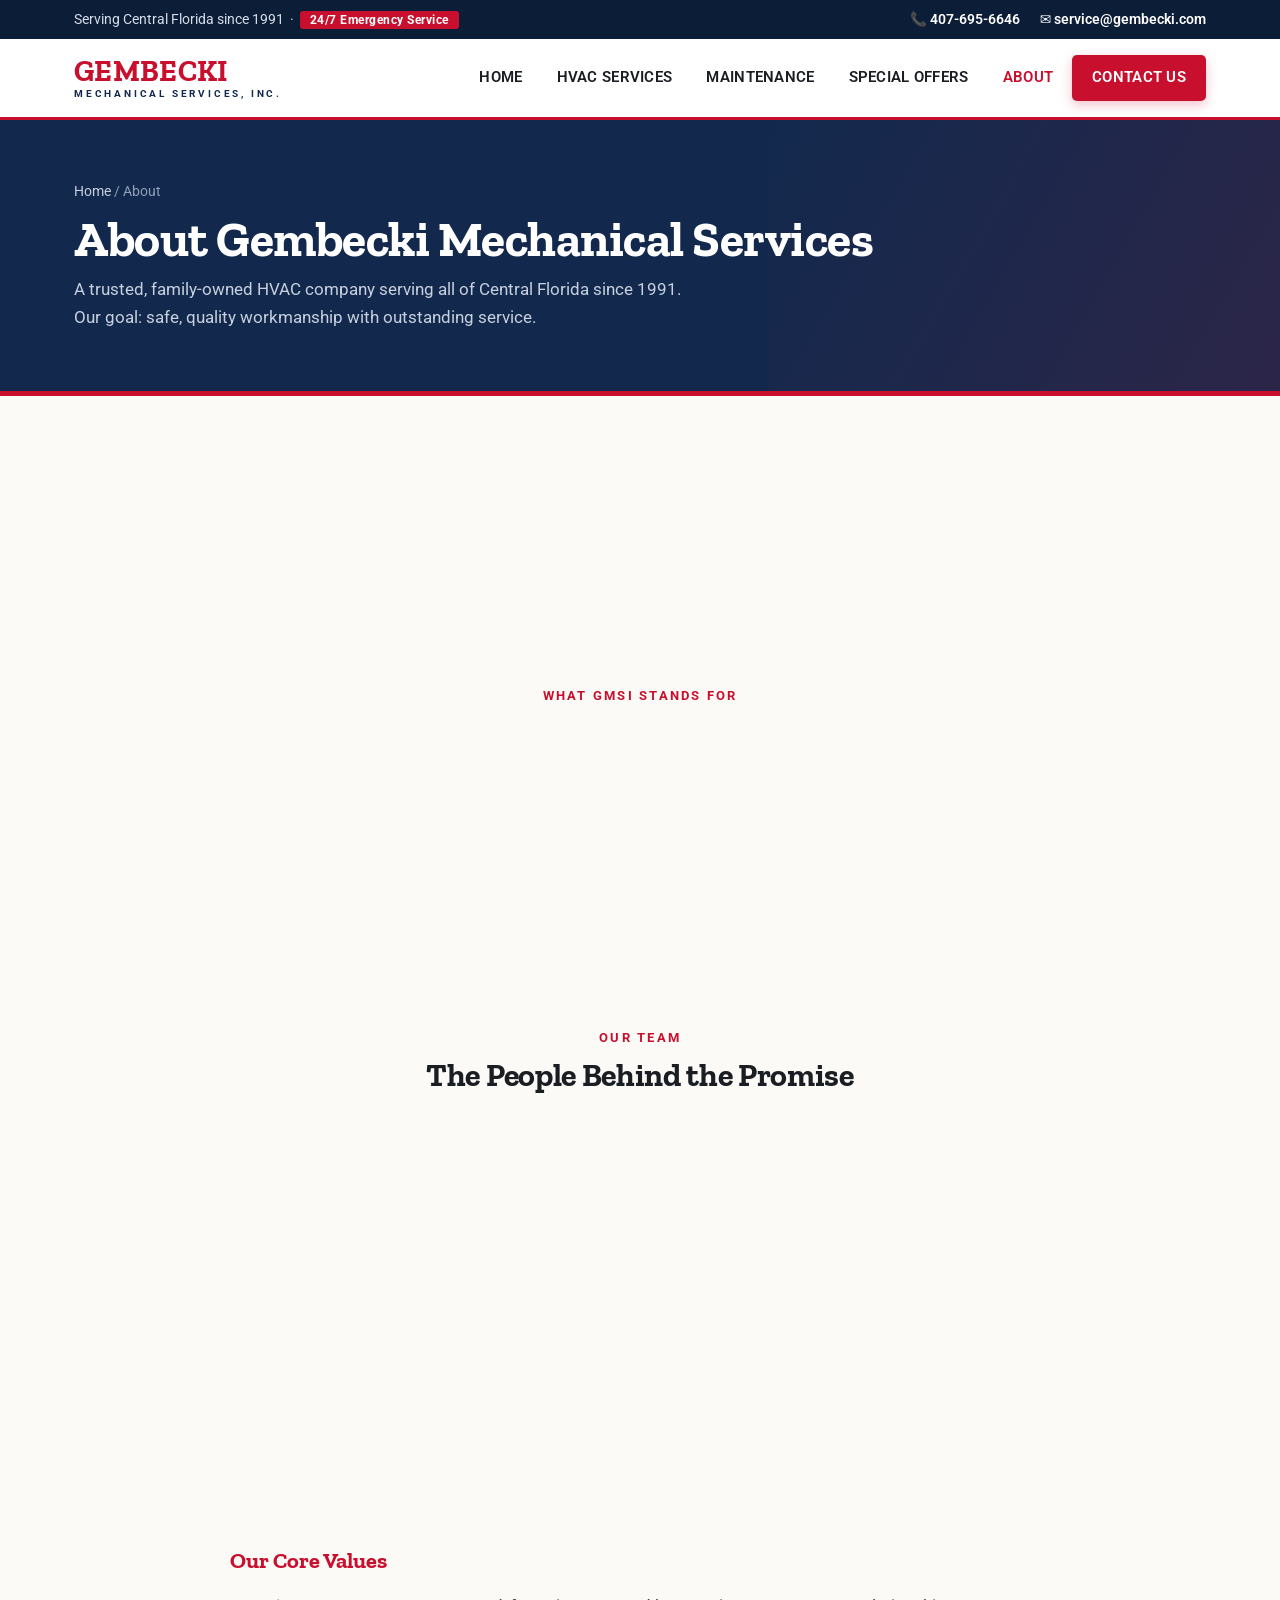
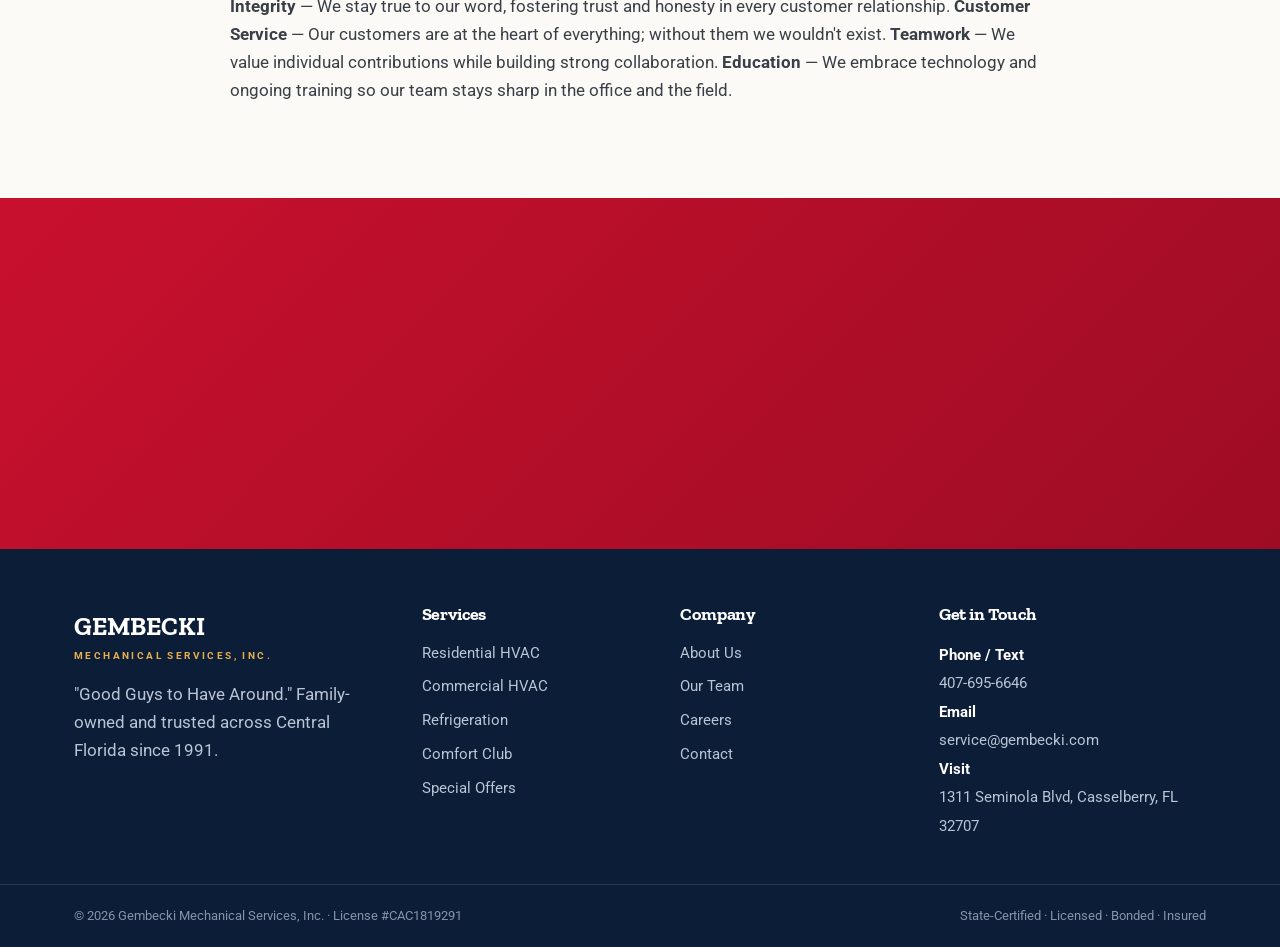
==== about.html @ 2d6ee92a "Add files via upload" ====
<!DOCTYPE html><html lang="en"><head>
<meta charset="UTF-8"><meta name="viewport" content="width=device-width,initial-scale=1.0">
<title>About Us — Family-Owned Since 1991 | Gembecki Mechanical Services</title><meta name="description" content="Gembecki Mechanical Services is a family-owned HVAC company serving Central Florida since 1991. Meet our team and the values behind &quot;Good Guys to Have Around.&quot;">
<meta property="og:title" content="About Us — Family-Owned Since 1991 | Gembecki Mechanical Services"><meta property="og:description" content="Gembecki Mechanical Services is a family-owned HVAC company serving Central Florida since 1991. Meet our team and the values behind &quot;Good Guys to Have Around.&quot;">
<link rel="icon" type="image/png" href="assets/favicon.png">
<link rel="preconnect" href="https://fonts.googleapis.com"><link rel="preconnect" href="https://fonts.gstatic.com" crossorigin><link href="https://fonts.googleapis.com/css2?family=Zilla+Slab:wght@400;500;600;700&family=Roboto:wght@400;500;700;900&display=swap" rel="stylesheet"><link rel="stylesheet" href="styles.css"><script>document.documentElement.classList.add('js')</script></head><body>
<div class="util"><div class="wrap">
  <span>Serving Central Florida since 1991 &nbsp;·&nbsp; <span class="badge">24/7 Emergency Service</span></span>
  <div class="u-right"><a href="tel:4076956646"><span aria-hidden="true">📞</span> 407-695-6646</a><a href="mailto:service@gembecki.com"><span aria-hidden="true">✉</span> service@gembecki.com</a></div>
</div></div>
<header><nav class="nav">
  <a class="logo" href="index.html"><span class="name">GEMBECKI</span><span class="sub">Mechanical Services, Inc.</span></a>
  <div class="nav-links" id="menu">
    <a href="index.html">Home</a>
    <a href="hvac.html">HVAC Services</a>
    <a href="maintenance.html">Maintenance</a>
    <a href="offers.html">Special Offers</a>
    <a href="about.html" class="active">About</a>
    <a class="nav-cta" href="contact.html">Contact Us</a>
  </div>
  <button class="burger" id="burger" aria-label="Menu" aria-expanded="false" aria-controls="menu"><span></span><span></span><span></span></button>
</nav></header>
<main><div class="phero"><div class="wrap">
  <div class="crumb"><a href="index.html">Home</a> / About</div>
  <h1>About Gembecki Mechanical Services</h1><p>A trusted, family-owned HVAC company serving all of Central Florida since 1991. Our goal: safe, quality workmanship with outstanding service.</p>
</div></div>
<section><div class="wrap">
  <div class="lead-block rv">
    <p>As a trusted HVAC company, <strong>Gembecki Mechanical Services, Inc.</strong> is family-owned and operated, serving all of Central Florida since 1991. Our goal is to provide safe, quality workmanship with outstanding service. We are the Good Guys to Have Around.</p>
    <p>We understand emergencies happen after hours, so our technicians are dispatched for quick response and our phones are answered 24/7 to keep you comfortable in your home or office.</p>
  </div>

  <div class="center" style="margin:50px 0 24px"><span class="eyebrow">What GMSI Stands For</span></div>
  <div class="values">
    <div class="value rv"><h4>Guaranteed Workmanship</h4><p>Quality work at honest prices. We stand behind everything we do.</p></div>
    <div class="value rv"><h4>Mechanics You Can Trust</h4><p>Trained to respond professionally and courteously, every visit.</p></div>
    <div class="value rv"><h4>Service Available 24/7</h4><p>Because comfort and safety don't keep business hours.</p></div>
    <div class="value rv"><h4>Individualized Contracts</h4><p>Service agreements built to meet your specific needs.</p></div>
  </div>

  <div class="center" style="margin:56px 0 24px"><span class="eyebrow">Our Team</span><h2 style="font-size:2rem;margin-top:8px">The People Behind the Promise</h2></div>
  <div class="team">
    <div class="member rv"><img class="ph" src="assets/team-barbara.jpg" alt="Barbara Gembecki"><h4>Barbara Gembecki</h4><div class="role">President</div></div>
    <div class="member rv"><img class="ph" src="assets/team-rick.jpg" alt="Rick Smith"><h4>Rick Smith</h4><div class="role">Vice President, Operations</div></div>
    <div class="member rv"><img class="ph" src="assets/team-marsha.jpg" alt="Marsha Horal"><h4>Marsha Horal</h4><div class="role">Office Manager</div></div>
    <div class="member rv"><img class="ph" src="assets/team-nick.jpg" alt="Nick Martin"><h4>Nick Martin</h4><div class="role">Business Development / Maintenance Coordinator</div></div>
  </div>

  <div class="lead-block" style="margin-top:56px">
    <div class="subhead">Our Core Values</div>
    <p><strong>Integrity</strong> — We stay true to our word, fostering trust and honesty in every customer relationship. <strong>Customer Service</strong> — Our customers are at the heart of everything; without them we wouldn't exist. <strong>Teamwork</strong> — We value individual contributions while building strong collaboration. <strong>Education</strong> — We embrace technology and ongoing training so our team stays sharp in the office and the field.</p>
  </div>
</div></section>

<section class="cta-band"><div class="wrap rv">
  <h2>Experience the Difference</h2>
  <p>Join the Central Florida families and businesses who've trusted us for 35 years.</p>
  <a class="btn btn-white" href="tel:4076956646">Call 407-695-6646</a>
  <a class="btn btn-navy" href="contact.html">Get in Touch</a>
</div></section>

</main>
<footer>
  <div class="wrap"><div class="f-grid">
    <div>
      <div class="f-logo"><div class="name">GEMBECKI</div><div class="sub">Mechanical Services, Inc.</div></div>
      <p style="margin-top:16px;max-width:280px">"Good Guys to Have Around." Family-owned and trusted across Central Florida since 1991.</p>
    </div>
    <div><h4>Services</h4><ul class="f-links">
      <li><a href="hvac.html">Residential HVAC</a></li>
      <li><a href="hvac.html">Commercial HVAC</a></li>
      <li><a href="hvac.html">Refrigeration</a></li>
      <li><a href="maintenance.html">Comfort Club</a></li>
      <li><a href="offers.html">Special Offers</a></li>
    </ul></div>
    <div><h4>Company</h4><ul class="f-links">
      <li><a href="about.html">About Us</a></li>
      <li><a href="about.html">Our Team</a></li>
      <li><a href="about.html">Careers</a></li>
      <li><a href="contact.html">Contact</a></li>
    </ul></div>
    <div><h4>Get in Touch</h4>
      <div class="f-contact">
        <strong>Phone / Text</strong><br><a href="tel:4076956646">407-695-6646</a><br>
        <strong>Email</strong><br><a href="mailto:service@gembecki.com">service@gembecki.com</a><br>
        <strong>Visit</strong><br>1311 Seminola Blvd, Casselberry, FL 32707
      </div>
    </div>
  </div></div>
  <div class="f-bottom"><div class="wrap">
    <span>© 2026 Gembecki Mechanical Services, Inc. · License #CAC1819291</span>
    <span>State-Certified · Licensed · Bonded · Insured</span>
  </div></div>
</footer>
<script>
const burger=document.getElementById('burger'),menu=document.getElementById('menu');
burger.addEventListener('click',()=>{const open=menu.classList.toggle('open');burger.classList.toggle('x',open);burger.setAttribute('aria-expanded',open)});
menu.querySelectorAll('a').forEach(a=>a.addEventListener('click',()=>{menu.classList.remove('open');burger.classList.remove('x');burger.setAttribute('aria-expanded','false')}));
const io=new IntersectionObserver(es=>es.forEach(e=>{if(e.isIntersecting){
---- styles.css ----
/* ============ GEMBECKI — shared styles ============ */
:root{
  --red:#C8102E; --red-dk:#9E0C24; --navy:#12294D; --navy-dk:#0C1D38;
  --ink:#1A1D22; --body:#3A3F47; --mut:#6B7280;
  --paper:#FBFAF7; --panel:#FFFFFF; --line:#E4E0D8; --wash:#F2EFE9;
  --gold:#E8B04B;
  --maxw:1180px;
}
*{margin:0;padding:0;box-sizing:border-box}
html{scroll-behavior:smooth}
body{overflow-x:hidden;
  background:var(--paper); color:var(--body);
  font-family:'Roboto',system-ui,-apple-system,sans-serif;
  font-size:17px; line-height:1.65; -webkit-font-smoothing:antialiased;
}
h1,h2,h3,h4,.slab{font-family:'Zilla Slab','Roboto Slab',Georgia,serif; color:var(--ink); line-height:1.1; letter-spacing:-.01em}
img{max-width:100%;display:block}
a{color:var(--red)}
.wrap{max-width:var(--maxw);margin:0 auto;padding:0 24px}
.eyebrow{font-family:'Roboto';font-weight:700;font-size:12.5px;letter-spacing:.18em;text-transform:uppercase;color:var(--red)}
.eyebrow.on-dark{color:var(--gold)}

/* ---- top utility bar ---- */
.util{background:var(--navy-dk);color:#D7DEEA;font-size:13.5px}
.util .wrap{display:flex;justify-content:space-between;align-items:center;gap:16px;padding:8px 24px;flex-wrap:wrap}
.util a{color:#fff;text-decoration:none;font-weight:600}
.util .u-right{display:flex;gap:20px;align-items:center;flex-wrap:wrap}
.util .badge{background:var(--red);color:#fff;padding:2px 10px;border-radius:3px;font-weight:700;font-size:12px;letter-spacing:.04em}

/* ---- header / nav ---- */
header{background:var(--panel);border-bottom:3px solid var(--red);position:sticky;top:0;z-index:50}
.nav{display:flex;align-items:center;justify-content:space-between;padding:16px 24px;max-width:var(--maxw);margin:0 auto;gap:20px}
.logo{display:flex;flex-direction:column;text-decoration:none;line-height:1}
.logo .name{font-family:'Zilla Slab';font-weight:700;font-size:30px;color:var(--red);letter-spacing:.01em}
.logo .sub{font-family:'Roboto';font-weight:700;font-size:10px;letter-spacing:.28em;color:var(--navy);text-transform:uppercase;margin-top:3px}
.nav-links{display:flex;gap:4px;align-items:center}
.nav-links a{
  font-family:'Roboto';font-weight:600;font-size:14.5px;letter-spacing:.02em;text-transform:uppercase;
  color:var(--ink);text-decoration:none;padding:10px 15px;border-radius:5px;transition:background .18s,color .18s;
}
.nav-links a:hover{background:var(--wash);color:var(--red)}
.nav-links a.active{color:var(--red)}
.nav-cta{background:var(--red);color:#fff!important;padding:11px 20px!important;border-radius:6px;box-shadow:0 4px 12px rgba(200,16,46,.25)}
.nav-cta:hover{background:var(--red-dk)!important}
.burger{display:none;background:none;border:0;cursor:pointer;flex-direction:column;gap:5px;padding:8px}
.burger span{width:26px;height:3px;background:var(--ink);border-radius:2px;transition:.2s}

/* ---- buttons ---- */
.btn{display:inline-flex;align-items:center;gap:10px;font-family:'Roboto';font-weight:700;font-size:15.5px;
  text-decoration:none;padding:15px 30px;border-radius:6px;transition:transform .15s,box-shadow .15s,background .2s;cursor:pointer;border:0}
.btn-red{background:var(--red);color:#fff;box-shadow:0 6px 18px rgba(200,16,46,.28)}
.btn-red:hover{background:var(--red-dk);box-shadow:0 10px 24px rgba(200,16,46,.36)}
.btn-navy{background:var(--navy);color:#fff}
.btn-navy:hover{background:var(--navy-dk)}
.btn-ghost{background:transparent;color:var(--ink);border:2px solid var(--line)}
.btn-ghost:hover{border-color:var(--red);color:var(--red)}
.btn-white{background:#fff;color:var(--navy)}
.btn-white:hover{background:var(--wash)}

/* ---- section rhythm ---- */
section{padding:76px 0}
.sec-head{text-align:center;max-width:640px;margin:0 auto 52px}
.sec-head h2{font-size:clamp(2rem,4vw,2.8rem);font-weight:700;margin:12px 0 10px}
.sec-head p{color:var(--mut)}
.center{text-align:center}

/* ---- page hero (interior) ---- */
.phero{background:var(--navy);color:#fff;padding:60px 0;border-bottom:5px solid var(--red);position:relative;overflow:hidden}
.phero::after{content:'';position:absolute;top:0;right:0;bottom:0;width:40%;
  background:linear-gradient(120deg,transparent,rgba(200,16,46,.14))}
.phero .wrap{position:relative;z-index:1}
.phero h1{color:#fff;font-size:clamp(2.1rem,4.5vw,3.1rem);font-weight:700;margin:10px 0 8px}
.phero p{color:#C6D0DE;max-width:620px}
.crumb{font-size:13.5px;color:#8FA0B8}
.crumb a{color:#C6D0DE;text-decoration:none}

/* ---- footer ---- */
footer{background:var(--navy-dk);color:#B9C4D4;padding:56px 0 0}
.f-grid{display:grid;grid-template-columns:1.4fr 1fr 1fr 1.2fr;gap:36px}
footer h4{color:#fff;font-family:'Zilla Slab';font-size:18px;margin-bottom:16px}
footer a{color:#B9C4D4;text-decoration:none}
footer a:hover{color:#fff}
.f-links{list-style:none;display:flex;flex-direction:column;gap:9px;font-size:15px}
.f-logo .name{font-family:'Zilla Slab';font-weight:700;font-size:26px;color:#fff}
.f-logo .sub{font-size:10px;letter-spacing:.24em;color:var(--gold);text-transform:uppercase;font-weight:700}
.f-contact{font-size:15px;line-height:1.9}
.f-contact strong{color:#fff}
.f-bottom{border-top:1px solid rgba(255,255,255,.12);margin-top:44px;padding:20px 0;font-size:13px;color:#8494A8}
.f-bottom .wrap{display:flex;justify-content:space-between;flex-wrap:wrap;gap:10px}

/* ---- reveal ---- */
html.js .rv{opacity:0;transform:translateY(20px);transition:opacity .6s ease,transform .6s ease}
html.js .rv.in{opacity:1;transform:none}
@media (prefers-reduced-motion:reduce){html.js .rv{opacity:1;transform:none;transition:none}html{scroll-behavior:auto}}

/* ---- mobile ---- */
@media (max-width:900px){
  .nav-links{position:fixed;inset:0 0 0 auto;width:min(300px,80vw);background:var(--panel);
    flex-direction:column;align-items:stretch;padding:88px 20px 20px;gap:6px;
    transform:translateX(100%);transition:transform .28s ease;box-shadow:-8px 0 30px rgba(0,0,0,.15);z-index:60}
  .nav-links.open{transform:none}
  .nav-links a{padding:14px 16px;border-radius:8px}
  .burger{display:flex;z-index:70}
  .burger.x span:nth-child(1){transform:translateY(8px) rotate(45deg)}
  .burger.x span:nth-child(2){opacity:0}
  .burger.x span:nth-child(3){transform:translateY(-8px) rotate(-45deg)}
  .f-grid{grid-template-columns:1fr 1fr;gap:28px}
  section{padding:56px 0}
  .util .wrap{justify-content:center}
}
@media (max-width:560px){.f-grid{grid-template-columns:1fr}}

/* ===== homepage ===== */
.hero{background:linear-gradient(160deg,var(--navy) 0%,var(--navy-dk) 100%);color:#fff;position:relative;overflow:hidden;padding:0}
.hero::before{content:'';position:absolute;inset:0;opacity:.10;
  background-image:repeating-linear-gradient(45deg,#fff 0 2px,transparent 2px 26px)}
.hero-inner{max-width:var(--maxw);margin:0 auto;padding:82px 24px;display:grid;grid-template-columns:1.15fr .85fr;gap:48px;align-items:center;position:relative;z-index:1}
.hero h1{color:#fff;font-size:clamp(2.4rem,5vw,3.9rem);font-weight:700;line-height:1.04;margin:14px 0 18px}
.hero h1 .r{color:#fff;position:relative}
.hero .lede{font-size:1.2rem;color:#CBD5E4;max-width:34rem;margin-bottom:30px}
.hero-cta{display:flex;gap:14px;flex-wrap:wrap}
.trust-row{display:flex;gap:30px;margin-top:34px;flex-wrap:wrap}
.trust-row .t b{font-family:'Zilla Slab';font-size:2rem;color:#fff;display:block;line-height:1}
.trust-row .t span{font-size:12.5px;color:#9DB0C8;letter-spacing:.03em}
.hero-card{background:var(--panel);border-radius:14px;padding:30px;box-shadow:0 30px 70px rgba(0,0,0,.35);color:var(--ink)}
.hero-card h3{font-size:1.35rem;margin-bottom:6px}
.hero-card .sub2{color:var(--mut);font-size:14px;margin-bottom:20px}
.svc-mini{display:flex;align-items:center;gap:12px;padding:12px 0;border-bottom:1px solid var(--line);font-weight:600;color:var(--ink);font-size:15.5px}
.svc-mini:last-child{border-bottom:0}
.svc-mini .dot{width:10px;height:10px;border-radius:50%;background:var(--red);flex:none}
.hero-card .btn{width:100%;justify-content:center;margin-top:18px}

/* strip */
.strip{background:var(--red);color:#fff;padding:20px 0}
.strip .wrap{display:flex;justify-content:center;gap:14px 46px;flex-wrap:wrap;text-align:center;font-family:'Zilla Slab';font-weight:600;font-size:1.05rem}
.strip .wrap span{display:flex;align-items:center;gap:10px}

/* services grid */
.svc-grid{display:grid;grid-template-columns:repeat(3,1fr);gap:24px}
.svc-card{background:var(--panel);border:1px solid var(--line);border-radius:12px;padding:30px 28px;transition:transform .2s,box-shadow .2s,border-color .2s}
.svc-card:hover{transform:translateY(-6px);box-shadow:0 18px 40px rgba(18,41,77,.12);border-color:transparent}
.svc-card .ic{width:56px;height:56px;border-radius:12px;background:var(--wash);display:flex;align-items:center;justify-content:center;margin-bottom:18px}
.svc-card h3{font-size:1.3rem;margin-bottom:8px}
.svc-card p{font-size:15px;color:var(--body)}
.svc-card a{display:inline-block;margin-top:14px;font-weight:700;font-size:14.5px;text-decoration:none}

/* why band */
.why{background:var(--wash)}
.why-grid{display:grid;grid-template-columns:1fr 1fr;gap:48px;align-items:center}
.why-list{list-style:none;display:flex;flex-direction:column;gap:20px;margin-top:24px}
.why-list li{display:flex;gap:16px}
.why-list .n{font-family:'Zilla Slab';font-weight:700;font-size:1.4rem;color:var(--red);flex:none;width:44px;height:44px;background:#fff;border-radius:10px;display:flex;align-items:center;justify-content:center;box-shadow:0 4px 12px rgba(0,0,0,.06)}
.why-list h4{font-size:1.1rem;margin-bottom:3px}
.why-list p{font-size:15px;color:var(--body)}
.why-photo{background:var(--navy);border-radius:14px;padding:40px;color:#fff;position:relative;overflow:hidden}
.why-photo .quote{font-family:'Zilla Slab';font-size:1.7rem;line-height:1.3;color:#fff}
.why-photo .by{margin-top:20px;color:var(--gold);font-weight:700}
.why-photo::before{content:'"';position:absolute;top:-10px;left:24px;font-family:Georgia;font-size:10rem;color:rgba(255,255,255,.08)}

/* review */
.rev{display:grid;grid-template-columns:repeat(3,1fr);gap:22px}
.rev-card{background:var(--panel);border:1px solid var(--line);border-radius:12px;padding:26px}
.stars{color:var(--gold);letter-spacing:2px;font-size:16px}
.rev-card p{font-size:15px;margin:12px 0 16px;color:var(--ink)}
.rev-card .who{font-weight:700;color:var(--ink);font-size:14.5px}
.rev-card .who span{color:var(--mut);font-weight:400}

/* CTA band */
.cta-band{background:linear-gradient(135deg,var(--red),var(--red-dk));color:#fff;text-align:center}
.cta-band h2{color:#fff;font-size:clamp(1.9rem,4vw,2.7rem);margin-bottom:12px}
.cta-band p{color:#FFE0E4;max-width:520px;margin:0 auto 26px;font-size:1.1rem}
.cta-band .btn{margin:0 6px}
@media(max-width:900px){.hero-inner{grid-template-columns:1fr;padding:56px 24px}.svc-grid,.rev{grid-template-columns:1fr}.why-grid{grid-template-columns:1fr}}

/* ===== interior pages ===== */
.lead-block{max-width:820px;margin:0 auto}
.lead-block p{margin-bottom:18px}
.two-col{display:grid;grid-template-columns:1fr 1fr;gap:40px;align-items:start}
.panel{background:var(--panel);border:1px solid var(--line);border-radius:12px;padding:34px}
.panel h3{font-size:1.5rem;margin-bottom:10px;color:var(--navy)}
.chk{list-style:none;display:flex;flex-direction:column;gap:12px;margin-top:16px}
.chk li{display:flex;gap:12px;font-size:15.5px}
.chk li::before{content:'✓';color:var(--red);font-weight:900;flex:none}
.subhead{font-family:'Zilla Slab';font-weight:700;font-size:1.4rem;color:var(--red);margin:34px 0 12px}
.tagchips{display:flex;flex-wrap:wrap;gap:10px;margin-top:18px}
.tagchips span{background:var(--wash);border:1px solid var(--line);border-radius:99px;padding:7px 16px;font-size:14px;font-weight:600;color:var(--navy)}
.offer-list{display:grid;grid-template-columns:1fr 1fr;gap:22px;margin-top:8px}
.offer{background:var(--panel);border:1px solid var(--line);border-left:5px solid var(--red);border-radius:10px;padding:26px 28px}
.offer h3{color:var(--red);font-size:1.3rem;margin-bottom:8px}
.offer p{font-size:15px}
.offer .fine{font-size:12.5px;color:var(--mut);margin-top:10px;font-style:italic}
.offer.blue{border-left-color:var(--navy)}
.offer.blue h3{color:var(--navy)}
.team{display:grid;grid-template-columns:repeat(4,1fr);gap:24px;margin-top:10px}
.member{background:var(--panel);border:1px solid var(--line);border-radius:12px;overflow:hidden;text-align:center;padding-bottom:22px}
.member .ph{aspect-ratio:1;background:linear-gradient(135deg,var(--navy),var(--navy-dk));display:flex;align-items:center;justify-content:center;color:#fff;font-family:'Zilla Slab';font-size:2.4rem;font-weight:700}
.member img.ph{width:100%;object-fit:cover}
.member h4{margin:16px 0 2px;font-size:1.15rem}
.member .role{font-size:13.5px;color:var(--mut);padding:0 10px}
.values{display:grid;grid-template-columns:repeat(2,1fr);gap:22px;margin-top:8px}
.value{background:var(--panel);border:1px solid var(--line);border-radius:12px;padding:26px}
.value h4{color:var(--red);font-size:1.2rem;margin-bottom:6px}
.value p{font-size:15px}
.contact-grid{display:grid;grid-template-columns:1fr 1fr;gap:40px;align-items:start}
.cinfo{background:var(--navy);color:#fff;border-radius:14px;padding:36px}
.cinfo h3{color:#fff;font-size:1.6rem;margin-bottom:20px}
.cinfo .row{display:flex;gap:14px;padding:14px 0;border-bottom:1px solid rgba(255,255,255,.12)}
.cinfo .row:last-child{border-bottom:0}
.cinfo .row .k{color:var(--gold);font-weight:700;font-size:13px;letter-spacing:.05em;text-transform:uppercase;min-width:96px}
.cinfo a{color:#fff}
.cform label{display:block;font-weight:700;font-size:14px;color:var(--ink);margin:14px 0 6px}
.cform input,.cform textarea,.cform select{width:100%;padding:13px 15px;border:1.5px solid var(--line);border-radius:8px;font:inherit;font-size:15px;background:#fff}
.cform input:focus,.cform textarea:focus,.cform select:focus{outline:none;border-color:var(--red)}
.cform .btn{width:100%;justify-content:center;margin-top:20px}
.finance-band{background:var(--wash);border-radius:14px;padding:36px;text-align:center;margin-top:20px}
.finance-band .big{font-family:'Zilla Slab';font-weight:700;font-size:2.2rem;color:var(--red)}
@media(max-width:900px){.two-col,.contact-grid,.offer-list,.values{grid-template-columns:1fr}.team{grid-template-columns:1fr 1fr}
.two-col>*,.contact-g
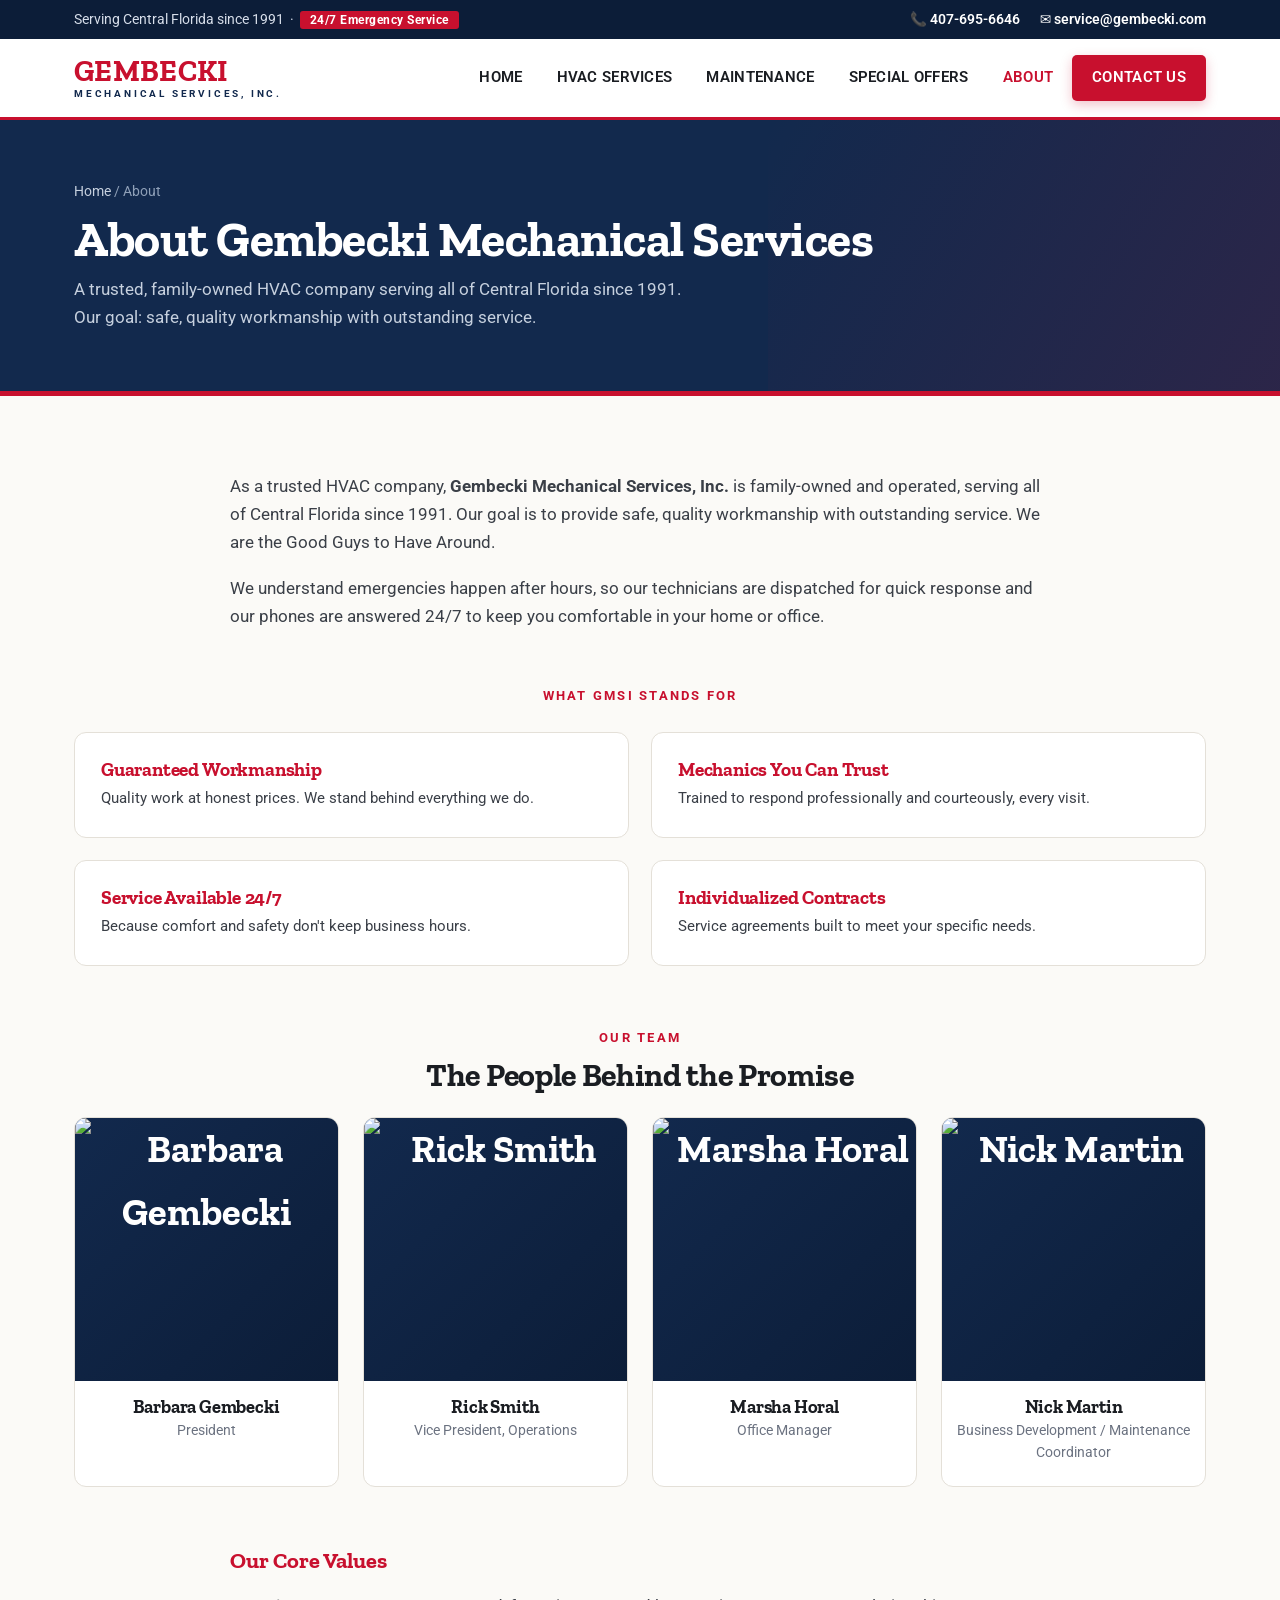
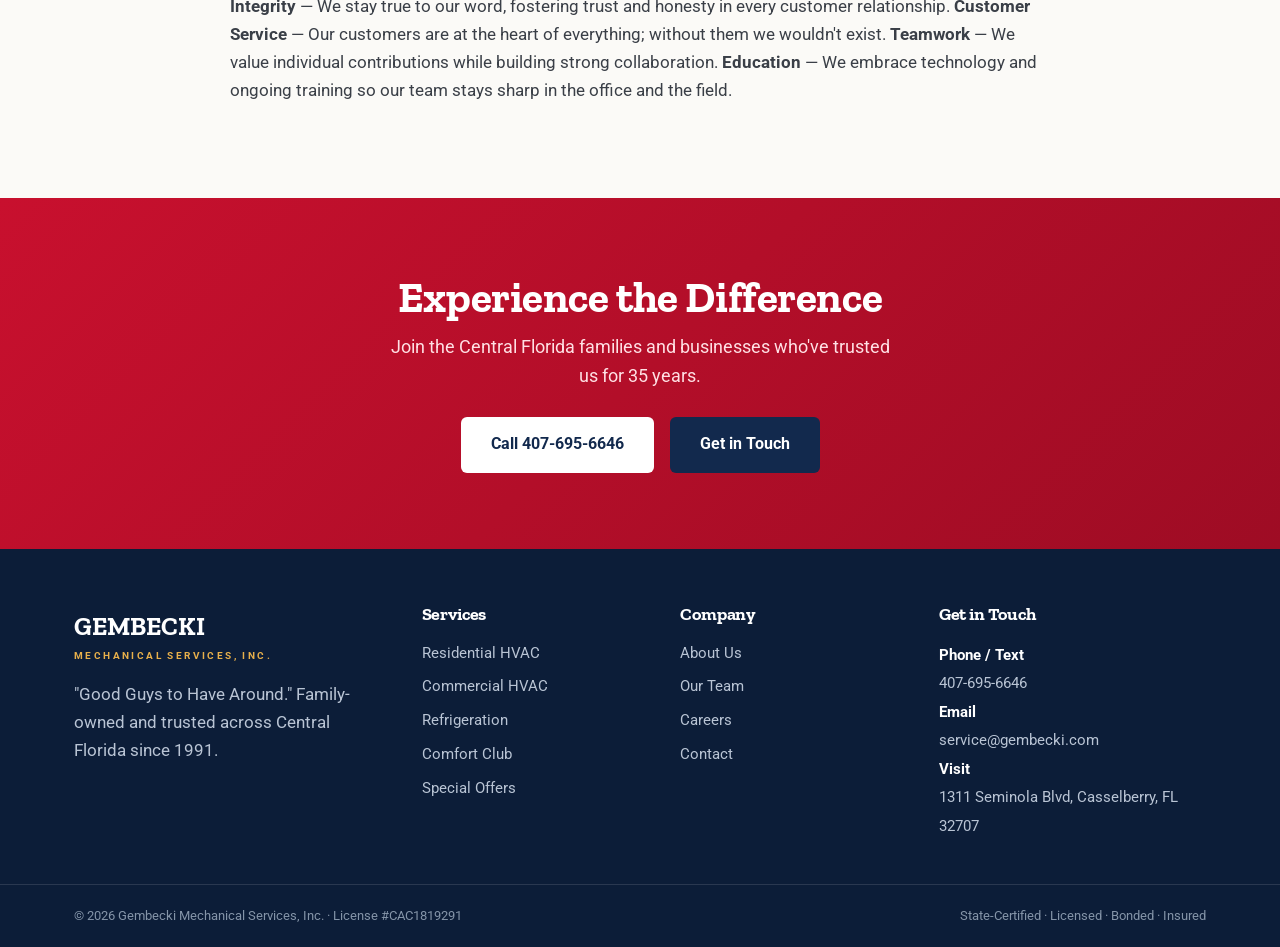
==== commit 872e213d: "Add files via upload" ====
--- a/about.html
+++ b/about.html
@@ -96,4 +96,6 @@
 const burger=document.getElementById('burger'),menu=document.getElementById('menu');
 burger.addEventListener('click',()=>{const open=menu.classList.toggle('open');burger.classList.toggle('x',open);burger.setAttribute('aria-expanded',open)});
 menu.querySelectorAll('a').forEach(a=>a.addEventListener('click',()=>{menu.classList.remove('open');burger.classList.remove('x');burger.setAttribute('aria-expanded','false')}));
-const io=new IntersectionObserver(es=>es.forEach(e=>{if(e.isIntersecting){+const io=new IntersectionObserver(es=>es.forEach(e=>{if(e.isIntersecting){e.target.classList.add('in');io.unobserve(e.target)}}),{threshold:.12});
+document.querySelectorAll('.rv').forEach(el=>io.observe(el));
+</script></body></html>
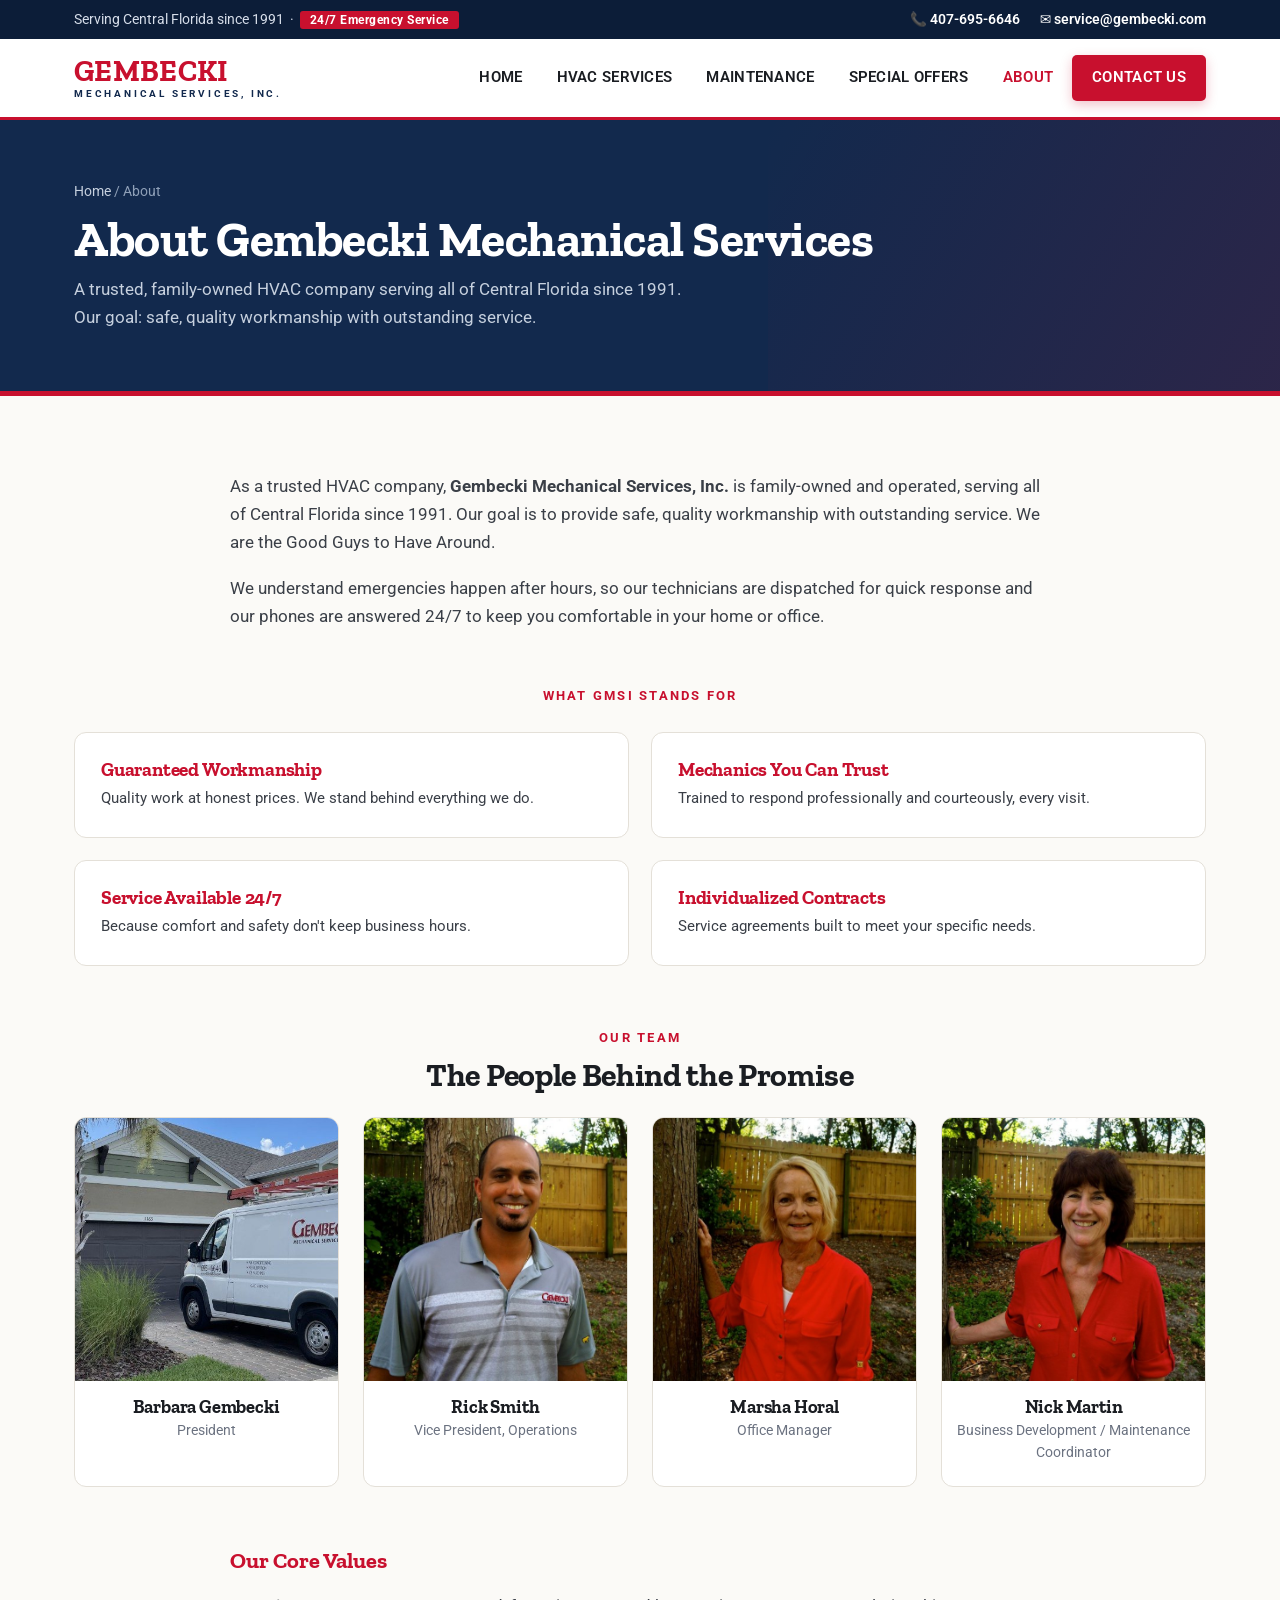
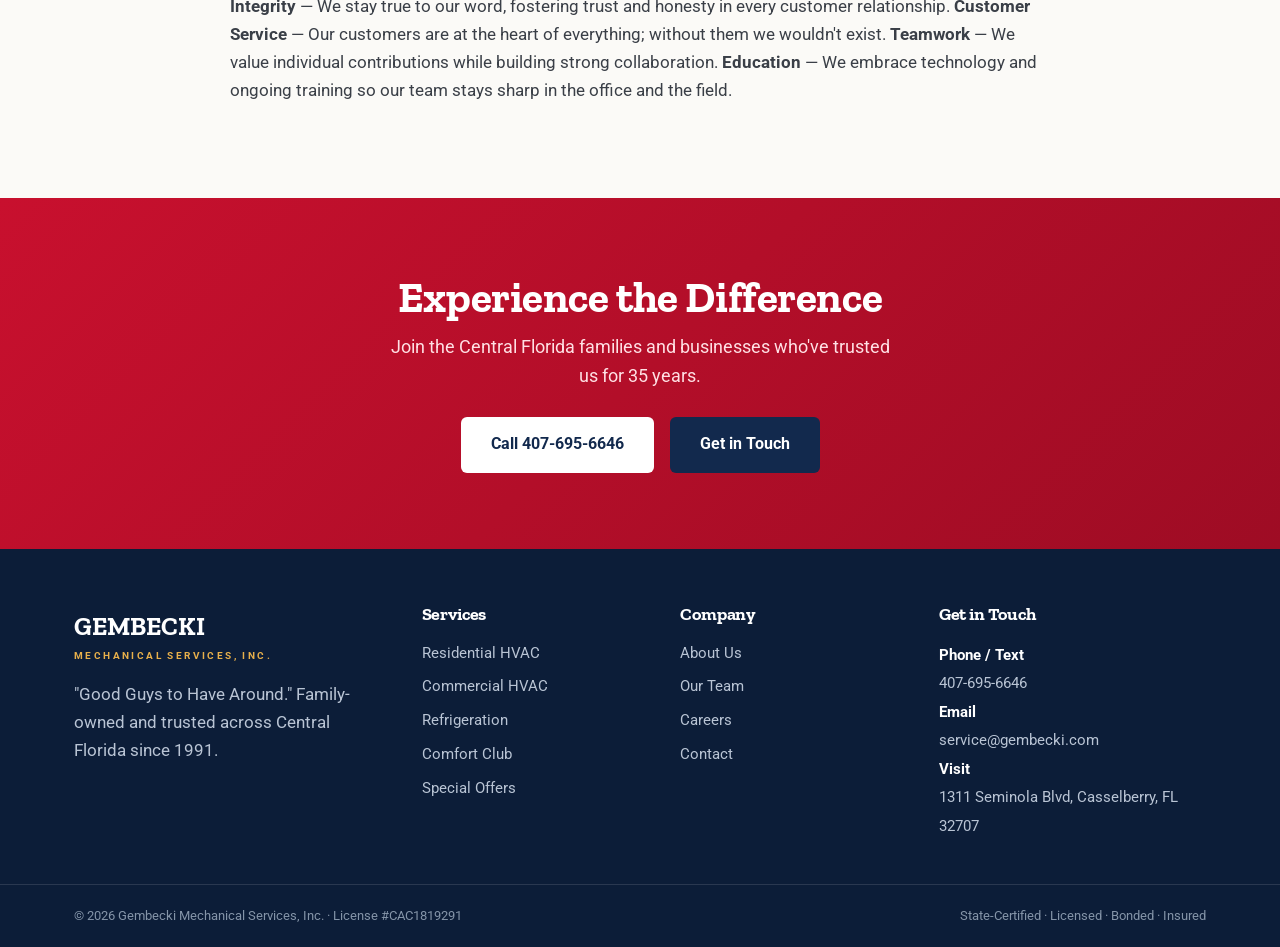
==== commit 57f93e83: "Add files via upload" ====
--- a/about.html
+++ b/about.html
@@ -2,7 +2,7 @@
 <meta charset="UTF-8"><meta name="viewport" content="width=device-width,initial-scale=1.0">
 <title>About Us — Family-Owned Since 1991 | Gembecki Mechanical Services</title><meta name="description" content="Gembecki Mechanical Services is a family-owned HVAC company serving Central Florida since 1991. Meet our team and the values behind &quot;Good Guys to Have Around.&quot;">
 <meta property="og:title" content="About Us — Family-Owned Since 1991 | Gembecki Mechanical Services"><meta property="og:description" content="Gembecki Mechanical Services is a family-owned HVAC company serving Central Florida since 1991. Meet our team and the values behind &quot;Good Guys to Have Around.&quot;">
-<link rel="icon" type="image/png" href="assets/favicon.png">
+<link rel="icon" type="image/png" href="favicon.png">
 <link rel="preconnect" href="https://fonts.googleapis.com"><link rel="preconnect" href="https://fonts.gstatic.com" crossorigin><link href="https://fonts.googleapis.com/css2?family=Zilla+Slab:wght@400;500;600;700&family=Roboto:wght@400;500;700;900&display=swap" rel="stylesheet"><link rel="stylesheet" href="styles.css"><script>document.documentElement.classList.add('js')</script></head><body>
 <div class="util"><div class="wrap">
   <span>Serving Central Florida since 1991 &nbsp;·&nbsp; <span class="badge">24/7 Emergency Service</span></span>
@@ -40,10 +40,10 @@
 
   <div class="center" style="margin:56px 0 24px"><span class="eyebrow">Our Team</span><h2 style="font-size:2rem;margin-top:8px">The People Behind the Promise</h2></div>
   <div class="team">
-    <div class="member rv"><img class="ph" src="assets/team-barbara.jpg" alt="Barbara Gembecki"><h4>Barbara Gembecki</h4><div class="role">President</div></div>
-    <div class="member rv"><img class="ph" src="assets/team-rick.jpg" alt="Rick Smith"><h4>Rick Smith</h4><div class="role">Vice President, Operations</div></div>
-    <div class="member rv"><img class="ph" src="assets/team-marsha.jpg" alt="Marsha Horal"><h4>Marsha Horal</h4><div class="role">Office Manager</div></div>
-    <div class="member rv"><img class="ph" src="assets/team-nick.jpg" alt="Nick Martin"><h4>Nick Martin</h4><div class="role">Business Development / Maintenance Coordinator</div></div>
+    <div class="member rv"><img class="ph" src="team-barbara.jpg" alt="Barbara Gembecki"><h4>Barbara Gembecki</h4><div class="role">President</div></div>
+    <div class="member rv"><img class="ph" src="team-rick.jpg" alt="Rick Smith"><h4>Rick Smith</h4><div class="role">Vice President, Operations</div></div>
+    <div class="member rv"><img class="ph" src="team-marsha.jpg" alt="Marsha Horal"><h4>Marsha Horal</h4><div class="role">Office Manager</div></div>
+    <div class="member rv"><img class="ph" src="team-nick.jpg" alt="Nick Martin"><h4>Nick Martin</h4><div class="role">Business Development / Maintenance Coordinator</div></div>
   </div>
 
   <div class="lead-block" style="margin-top:56px">
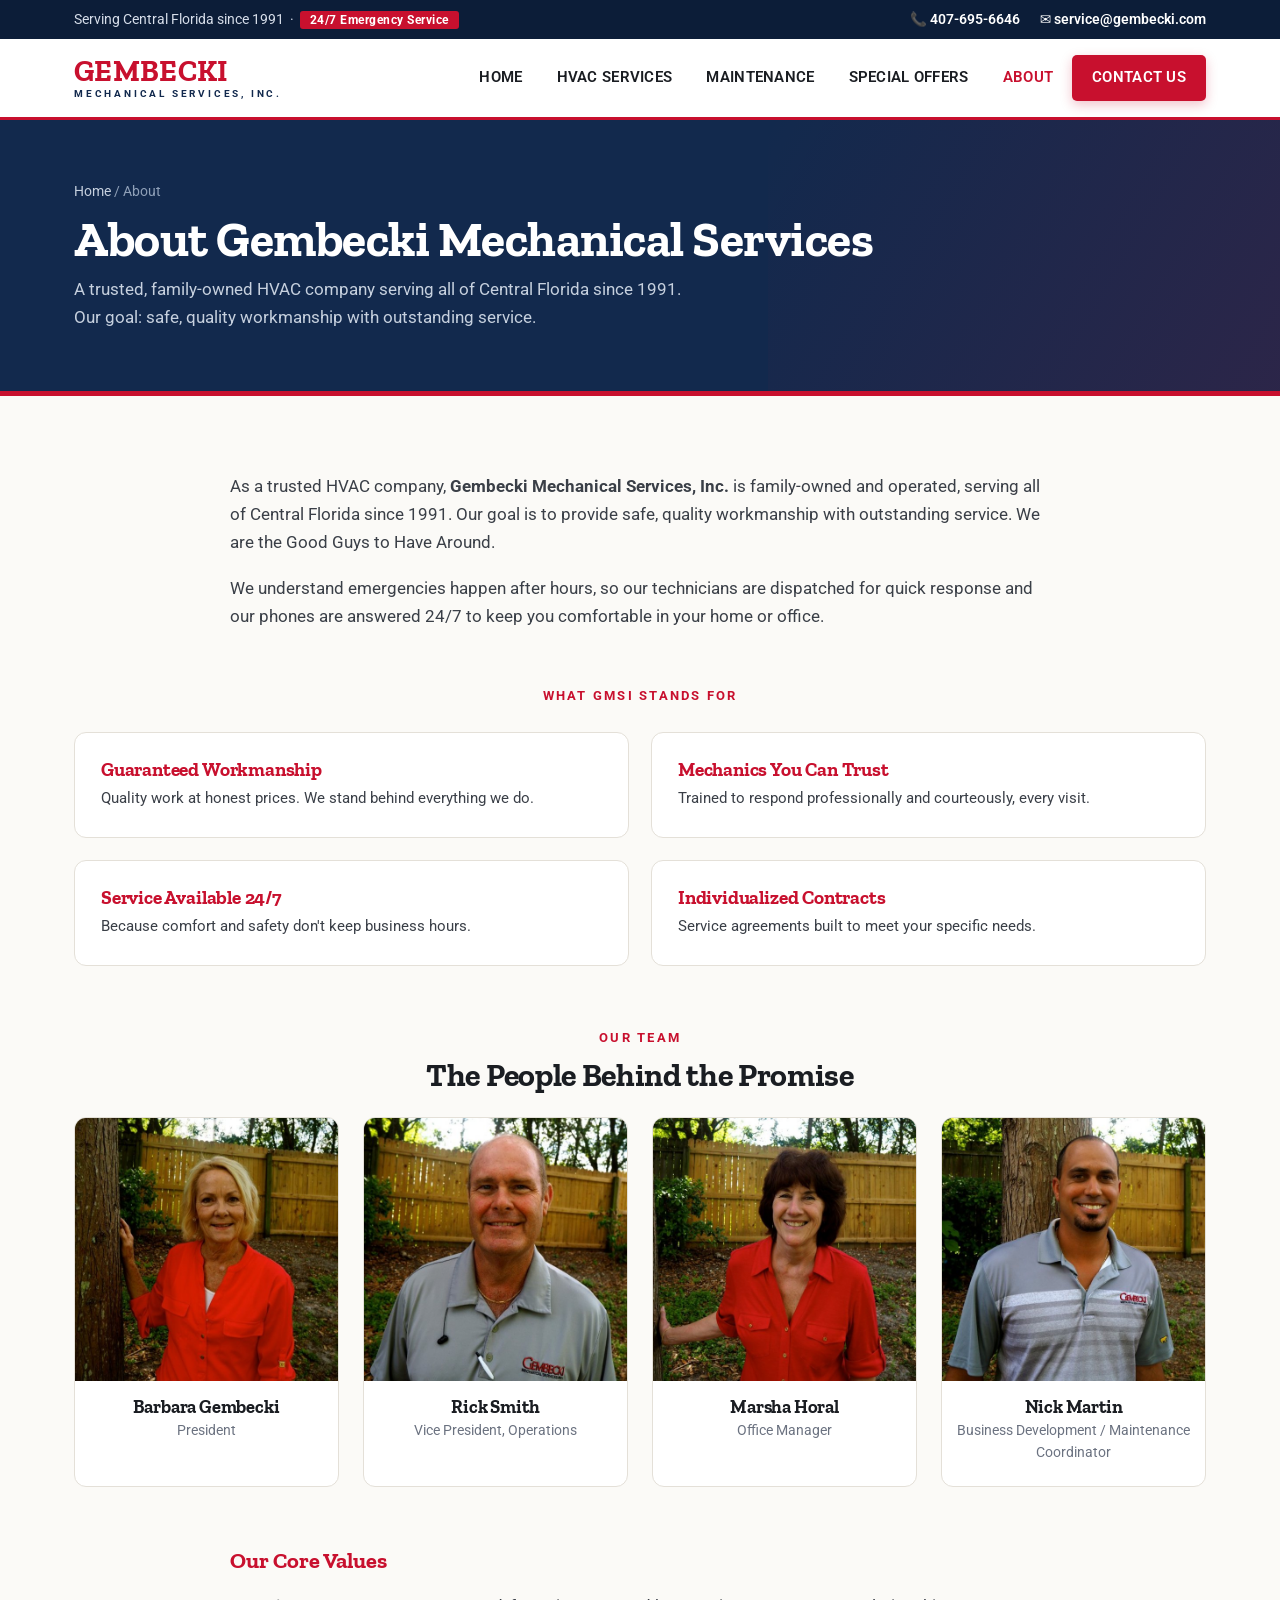
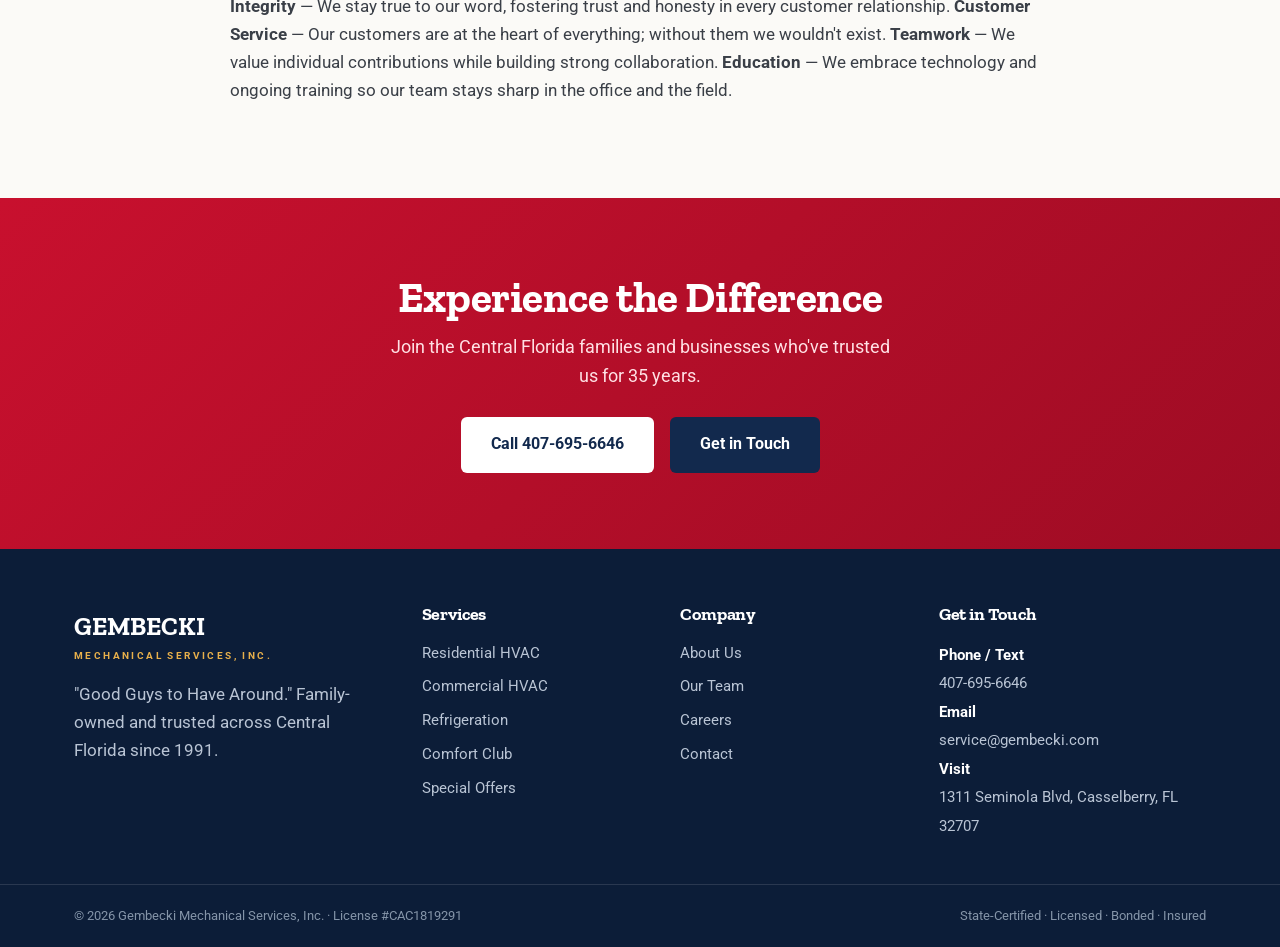
==== commit 6f740ff8: "Add files via upload" ====
--- a/about.html
+++ b/about.html
@@ -92,6 +92,7 @@
     <span>State-Certified · Licensed · Bonded · Insured</span>
   </div></div>
 </footer>
+<a class="call-bar" href="tel:4076956646"><span aria-hidden="true">📞</span> Call 407-695-6646 · 24/7 Service</a>
 <script>
 const burger=document.getElementById('burger'),menu=document.getElementById('menu');
 burger.addEventListener('click',()=>{const open=menu.classList.toggle('open');burger.classList.toggle('x',open);burger.setAttribute('aria-expanded',open)});
--- a/styles.css
+++ b/styles.css
@@ -111,9 +111,13 @@
 @media (max-width:560px){.f-grid{grid-template-columns:1fr}}
 
 /* ===== homepage ===== */
-.hero{background:linear-gradient(160deg,var(--navy) 0%,var(--navy-dk) 100%);color:#fff;position:relative;overflow:hidden;padding:0}
-.hero::before{content:'';position:absolute;inset:0;opacity:.10;
-  background-image:repeating-linear-gradient(45deg,#fff 0 2px,transparent 2px 26px)}
+.hero{color:#fff;position:relative;overflow:hidden;padding:0;
+  background:linear-gradient(100deg,rgba(12,29,56,.82) 0%,rgba(18,41,77,.64) 48%,rgba(18,41,77,.34) 100%),url('hero-bg.jpg') center/cover no-repeat var(--navy-dk)}
+.hero h1,.hero .lede,.hero .eyebrow.on-dark,.hero .trust-row{text-shadow:0 2px 14px rgba(6,15,30,.55)}
+/* parallax: desktop only — background-attachment:fixed is janky/ignored on most mobile browsers */
+@media (min-width:901px) and (prefers-reduced-motion:no-preference){
+  .hero{background-attachment:scroll,fixed}
+}
 .hero-inner{max-width:var(--maxw);margin:0 auto;padding:82px 24px;display:grid;grid-template-columns:1.15fr .85fr;gap:48px;align-items:center;position:relative;z-index:1}
 .hero h1{color:#fff;font-size:clamp(2.4rem,5vw,3.9rem);font-weight:700;line-height:1.04;margin:14px 0 18px}
 .hero h1 .r{color:#fff;position:relative}
@@ -170,7 +174,16 @@
 .cta-band h2{color:#fff;font-size:clamp(1.9rem,4vw,2.7rem);margin-bottom:12px}
 .cta-band p{color:#FFE0E4;max-width:520px;margin:0 auto 26px;font-size:1.1rem}
 .cta-band .btn{margin:0 6px}
-@media(max-width:900px){.hero-inner{grid-template-columns:1fr;padding:56px 24px}.svc-grid,.rev{grid-template-columns:1fr}.why-grid{grid-template-columns:1fr}}
+@media(max-width:900px){.hero-inner{grid-template-columns:1fr;padding:56px 24px}.svc-grid,.rev{grid-template-columns:1fr}.why-grid{grid-template-columns:1fr}
+  .hero{background-position:25% center}}
+
+/* mobile sticky call bar */
+.call-bar{display:none}
+@media(max-width:900px){
+  .call-bar{position:fixed;left:0;right:0;bottom:0;z-index:55;display:flex;align-items:center;justify-content:center;gap:10px;background:var(--red);color:#fff;font-family:'Roboto';font-weight:700;font-size:16.5px;letter-spacing:.02em;text-decoration:none;padding:15px 20px calc(15px + env(safe-area-inset-bottom));box-shadow:0 -6px 18px rgba(0,0,0,.22)}
+  .call-bar:active{background:var(--red-dk)}
+  body{padding-bottom:58px}
+}
 
 /* ===== interior pages ===== */
 .lead-block{max-width:820px;margin:0 auto}
@@ -215,4 +228,4 @@
 .finance-band{background:var(--wash);border-radius:14px;padding:36px;text-align:center;margin-top:20px}
 .finance-band .big{font-family:'Zilla Slab';font-weight:700;font-size:2.2rem;color:var(--red)}
 @media(max-width:900px){.two-col,.contact-grid,.offer-list,.values{grid-template-columns:1fr}.team{grid-template-columns:1fr 1fr}
-.two-col>*,.contact-g+.two-col>*,.contact-grid>*,.offer-list>*,.values>*{min-width:0}}
